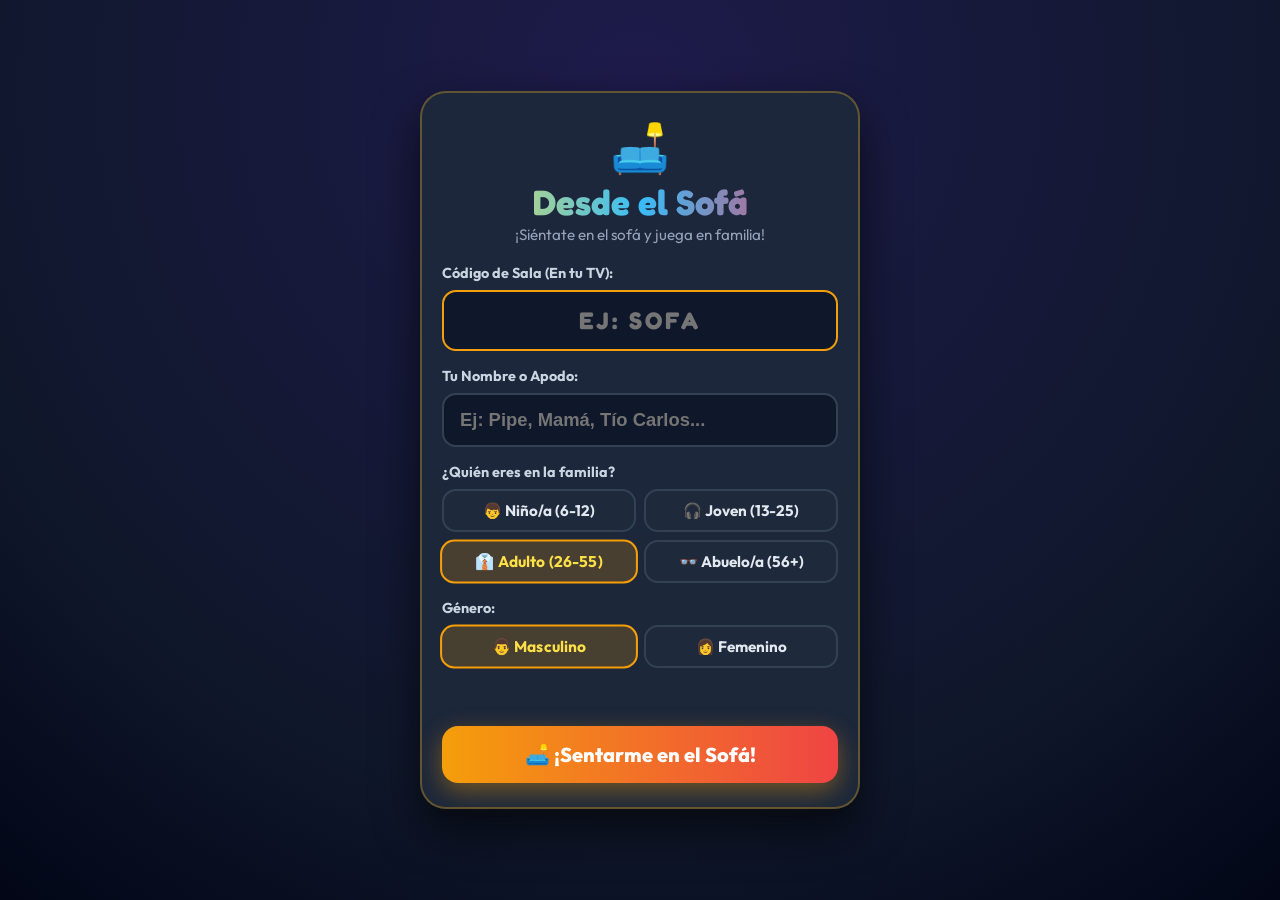
==== index.html @ 2a3c0965 "Initial commit for Desde el Sofa mobile controller" ====
<!DOCTYPE html>
<html lang="es">
<head>
  <meta charset="UTF-8">
  <meta name="viewport" content="width=device-width, initial-scale=1.0, maximum-scale=1.0, user-scalable=no">
  <title>Desde el Sofá - Control Familiar</title>
  <link href="https://fonts.googleapis.com/css2?family=Fredoka:wght@400;600;700&family=Outfit:wght@400;600;800;900&display=swap" rel="stylesheet">
  <link rel="stylesheet" href="play.css">
  <script src="mqttws31.min.js"></script>
</head>
<body class="mobile-body">

  <!-- SCREEN 1: REGISTRO FAMILIAR -->
  <main id="screenJoin" class="mobile-screen active">
    <div class="reg-card">
      <div class="brand-header">
        <div class="brand-sofa-icon">🛋️</div>
        <h1 class="brand-title">Desde el Sofá</h1>
        <p class="brand-subtitle">¡Siéntate en el sofá y juega en familia!</p>
      </div>

      <form id="joinForm">
        <div class="form-group">
          <label class="form-label" for="roomCodeInput">Código de Sala (En tu TV):</label>
          <input type="text" id="roomCodeInput" class="text-input" maxlength="6" placeholder="EJ: SOFA" required autofocus autocomplete="off" autocapitalize="characters">
        </div>

        <div class="form-group">
          <label class="form-label" for="playerNameInput">Tu Nombre o Apodo:</label>
          <input type="text" id="playerNameInput" class="text-input" maxlength="15" placeholder="Ej: Pipe, Mamá, Tío Carlos..." required autocomplete="off">
        </div>

        <!-- Selector de Edad -->
        <div class="form-group">
          <label class="form-label">¿Quién eres en la familia?</label>
          <div class="segmented-grid grid-4" id="agePicker">
            <button type="button" class="seg-btn" data-age="kid">👦 Niño/a (6-12)</button>
            <button type="button" class="seg-btn" data-age="teen">🎧 Joven (13-25)</button>
            <button type="button" class="seg-btn selected" data-age="adult">👔 Adulto (26-55)</button>
            <button type="button" class="seg-btn" data-age="senior">👓 Abuelo/a (56+)</button>
          </div>
        </div>

        <!-- Selector de Género -->
        <div class="form-group">
          <label class="form-label">Género:</label>
          <div class="segmented-grid" id="genderPicker">
            <button type="button" class="seg-btn selected" data-gender="male">👨 Masculino</button>
            <button type="button" class="seg-btn" data-gender="female">👩 Femenino</button>
          </div>
        </div>

        <div id="joinErrorMessage" class="error-banner"></div>

        <button type="submit" id="btnJoin" class="btn-sit-on-sofa">
          🛋️ ¡Sentarme en el Sofá!
        </button>
      </form>
    </div>
  </main>

  <!-- SCREEN 2: ESPERANDO EN EL SOFÁ (LOBBY) -->
  <main id="screenWaiting" class="mobile-screen">
    <div class="status-card">
      <div class="avatar-badge">
        <span id="myCharIcon">👨</span>
        <span id="myDisplayName">Jugador</span>
      </div>
      <div class="status-icon">🛋️</div>
      <h2 class="status-title">¡Ya estás en el Sofá!</h2>
      <p class="status-desc">Mira la pantalla de tu televisor: ¡tu personaje ya está sentado en el sofá esperando a los demás!</p>
    </div>
  </main>

  <!-- SCREEN 3: ESPECTADOR (CUANDO OTRO JUGADOR TIENE EL TURNO) -->
  <main id="screenSpectating" class="mobile-screen">
    <div class="status-card turn-spectating-card">
      <div class="status-icon">👀</div>
      <p style="color:#94a3b8; font-weight:700; text-transform:uppercase; letter-spacing:1px; margin-bottom:6px;">Turno activo de:</p>
      <div class="active-turn-player-name" id="spectatingPlayerName">Tío Carlos</div>
      <p class="status-desc">¡Atento a la pantalla del TV! Ayúdale o mira si acierta su pregunta.</p>
    </div>
  </main>

  <!-- SCREEN 4: PREPÁRATE (ALERT CUANDO ES TU TURNO) -->
  <main id="screenPrepare" class="mobile-screen">
    <div class="status-card" style="border-top: 4px solid #f59e0b; background: rgba(245, 158, 11, 0.15);">
      <div class="status-icon" style="animation: pulse 1s infinite alternate;">⚡</div>
      <h2 class="status-title" style="color: #fde047;">¡PREPÁRATE!</h2>
      <div class="active-turn-player-name" id="preparePlayerName">Pipe</div>
      <p class="status-desc">¡Es tu turno de responder en el sofá! La pregunta aparece en segundos...</p>
    </div>
  </main>

  <!-- SCREEN 5: GAMEPAD (CUANDO ES TU TURNO DE RESPONDER) -->
  <main id="screenGamepad" class="mobile-screen">
    <div class="turn-alert-banner">
      ⚡ ¡ES TU TURNO! RESPONDE ABAJO ⚡
    </div>

    <div class="gamepad-header">
      <div class="mini-score">Mis Puntos: <strong id="myScore">0</strong></div>
      <div class="mini-score" style="color:#f59e0b;" id="myTurnProgress">Pregunta 1 de 2</div>
    </div>

    <div class="gamepad-question" id="mobileQuestionTitle">
      ¿Pregunta?
    </div>

    <div class="mobile-buttons-grid">
      <button class="pad-btn pad-0" data-idx="0">
        <span class="pad-shape">▲</span>
        <span class="pad-text" id="mOptText0">Opción A</span>
      </button>

      <button class="pad-btn pad-1" data-idx="1">
        <span class="pad-shape">◆</span>
        <span class="pad-text" id="mOptText1">Opción B</span>
      </button>

      <button class="pad-btn pad-2" data-idx="2">
        <span class="pad-shape">●</span>
        <span class="pad-text" id="mOptText2">Opción C</span>
      </button>

      <button class="pad-btn pad-3" data-idx="3">
        <span class="pad-shape">■</span>
        <span class="pad-text" id="mOptText3">Opción D</span>
      </button>
    </div>
  </main>

  <!-- SCREEN 6: RESPUESTA ENVIADA -->
  <main id="screenSubmitted" class="mobile-screen">
    <div class="status-card">
      <div class="status-icon">⏳</div>
      <h2 class="status-title">¡Respuesta Enviada!</h2>
      <p class="status-desc">Observa el televisor para ver si acertaste...</p>
    </div>
  </main>

  <!-- SCREEN 7: RESULTADO RÁPIDO (ACIERTO O FALLO) -->
  <main id="screenResult" class="mobile-screen">
    <div class="result-card" id="resultCard">
      <div class="result-icon" id="resultIcon">🎉</div>
      <h2 class="result-title" id="resultTitle">¡Correcto!</h2>
      <p class="result-points" id="resultPoints">+850 pts</p>
      <div style="font-size:1.1rem; color:#e2e8f0; margin-top:8px;">Puntaje Total: <strong id="resultTotalScore" style="color:#fde047; font-size:1.3rem;">0</strong></div>
    </div>
  </main>

  <!-- SCREEN 8: FIN DE LA PARTIDA -->
  <main id="screenGameOver" class="mobile-screen">
    <div class="status-card">
      <div class="status-icon">🏆</div>
      <h2 class="status-title">¡Partida Terminada!</h2>
      <p class="status-desc">¡Mira el podio final en el televisor!</p>
      <div style="margin-top:20px; font-size:1.4rem; color:#fde047; font-weight:800;">
        Puntaje Final: <span id="finalScoreVal">0</span> pts
      </div>
    </div>
  </main>

  <script src="play.js"></script>
</body>
</html>
---- play.css ----
/* ============================================================
   DESDE EL SOFÁ - ESTILOS MÓVIL
   Estética Cálida de Sala Familiar Colombiana
   ============================================================ */

:root {
  --sofa-gold: #f59e0b;
  --sofa-wood: #78350f;
  --bg-dark: #090e1a;
  --card-bg: rgba(30, 41, 59, 0.95);
  --pad-0: #e11d48; /* Opción Roja */
  --pad-1: #0284c7; /* Opción Azul */
  --pad-2: #16a34a; /* Opción Verde */
  --pad-3: #d97706; /* Opción Amarilla */
}

* {
  box-sizing: border-box;
  margin: 0;
  padding: 0;
  touch-action: manipulation;
  -webkit-tap-highlight-color: transparent;
}

body.mobile-body {
  font-family: 'Outfit', sans-serif;
  background: radial-gradient(circle at 50% 10%, #1e1b4b 0%, #0f172a 70%, #020617 100%);
  color: #ffffff;
  min-height: 100vh;
  display: flex;
  flex-direction: column;
  padding: 16px;
  overflow-x: hidden;
}

.mobile-screen {
  display: none;
  flex: 1;
  flex-direction: column;
  justify-content: center;
  align-items: center;
  width: 100%;
}

.mobile-screen.active {
  display: flex;
  animation: fadeIn 0.3s ease-out;
}

@keyframes fadeIn {
  from { opacity: 0; transform: scale(0.96); }
  to { opacity: 1; transform: scale(1); }
}

/* SCREEN 1: REGISTRO FAMILIAR */
.reg-card {
  background: var(--card-bg);
  border: 2px solid rgba(251, 191, 36, 0.3);
  border-radius: 26px;
  padding: 24px 20px;
  width: 100%;
  max-width: 440px;
  box-shadow: 0 20px 45px rgba(0,0,0,0.6);
}

.brand-header {
  text-align: center;
  margin-bottom: 20px;
}

.brand-sofa-icon {
  font-size: 3rem;
  margin-bottom: 6px;
  animation: floatSofa 3s infinite ease-in-out;
}

@keyframes floatSofa {
  0%, 100% { transform: translateY(0); }
  50% { transform: translateY(-8px); }
}

.brand-title {
  font-family: 'Fredoka', cursive;
  font-size: 2.2rem;
  background: linear-gradient(90deg, #fde047, #38bdf8, #f43f5e);
  -webkit-background-clip: text;
  -webkit-text-fill-color: transparent;
  line-height: 1.1;
}

.brand-subtitle {
  color: #94a3b8;
  font-size: 0.95rem;
  margin-top: 4px;
}

.form-group {
  margin-bottom: 16px;
}

.form-label {
  display: block;
  font-weight: 700;
  font-size: 0.9rem;
  color: #cbd5e1;
  margin-bottom: 8px;
}

.text-input {
  width: 100%;
  padding: 14px 16px;
  border-radius: 14px;
  border: 2px solid #334155;
  background: #0f172a;
  color: #ffffff;
  font-size: 1.15rem;
  font-weight: 700;
  outline: none;
  transition: border-color 0.2s;
}

.text-input:focus {
  border-color: #f59e0b;
}

#roomCodeInput {
  text-transform: uppercase;
  letter-spacing: 3px;
  font-family: 'Fredoka', cursive;
  font-size: 1.5rem;
  text-align: center;
  color: #fde047;
}

/* Segmented selector buttons (Age & Gender) */
.segmented-grid {
  display: grid;
  grid-template-columns: repeat(2, 1fr);
  gap: 8px;
}

.grid-4 {
  grid-template-columns: repeat(2, 1fr);
}

.seg-btn {
  background: #1e293b;
  border: 2px solid #334155;
  color: #e2e8f0;
  padding: 10px 8px;
  border-radius: 14px;
  font-family: 'Outfit', sans-serif;
  font-size: 0.95rem;
  font-weight: 700;
  cursor: pointer;
  display: flex;
  align-items: center;
  justify-content: center;
  gap: 6px;
  transition: all 0.2s;
}

.seg-btn.selected {
  border-color: #f59e0b;
  background: rgba(245, 158, 11, 0.2);
  color: #fde047;
  transform: scale(1.02);
}

.btn-sit-on-sofa {
  width: 100%;
  margin-top: 10px;
  padding: 16px;
  background: linear-gradient(90deg, #f59e0b, #ef4444);
  color: #ffffff;
  border: none;
  border-radius: 16px;
  font-family: 'Outfit', sans-serif;
  font-size: 1.25rem;
  font-weight: 800;
  cursor: pointer;
  box-shadow: 0 8px 24px rgba(245, 158, 11, 0.4);
  transition: transform 0.15s;
}

.btn-sit-on-sofa:active {
  transform: scale(0.97);
}

.error-banner {
  color: #f87171;
  font-size: 0.9rem;
  font-weight: 600;
  text-align: center;
  margin-bottom: 12px;
  min-height: 20px;
}

/* SCREEN 2: WAITING / SPECTATING */
.status-card {
  text-align: center;
  padding: 28px 20px;
  max-width: 400px;
  background: var(--card-bg);
  border-radius: 24px;
  border: 1px solid rgba(255, 255, 255, 0.15);
}

.avatar-badge {
  display: inline-flex;
  align-items: center;
  gap: 10px;
  background: rgba(255, 255, 255, 0.1);
  padding: 8px 20px;
  border-radius: 999px;
  margin-bottom: 24px;
  font-size: 1.2rem;
  font-weight: 700;
  color: #fde047;
}

.status-icon {
  font-size: 4rem;
  margin-bottom: 16px;
}

.status-title {
  font-family: 'Fredoka', cursive;
  font-size: 2rem;
  margin-bottom: 8px;
}

.status-desc {
  font-size: 1.15rem;
  color: #94a3b8;
  line-height: 1.5;
}

/* TURN NOTICE BANNER (Cuando es el turno de otro jugador) */
.turn-spectating-card {
  border-top: 4px solid #38bdf8;
}

.active-turn-player-name {
  font-family: 'Fredoka', cursive;
  font-size: 1.8rem;
  color: #38bdf8;
  margin-bottom: 10px;
}

/* SCREEN 3: GAMEPAD (CUANDO ES TU TURNO) */
#mobileGamepadScreen {
  justify-content: space-between;
  padding-bottom: 8px;
}

.turn-alert-banner {
  width: 100%;
  background: linear-gradient(90deg, #f59e0b, #d97706);
  color: #0f172a;
  font-weight: 900;
  font-size: 1.1rem;
  padding: 8px;
  border-radius: 12px;
  text-align: center;
  margin-bottom: 8px;
  animation: pulseTurn 1s infinite alternate;
}

@keyframes pulseTurn {
  from { opacity: 0.9; transform: scale(0.99); }
  to { opacity: 1; transform: scale(1.01); }
}

.gamepad-header {
  width: 100%;
  display: flex;
  justify-content: space-between;
  align-items: center;
  padding: 8px 14px;
  background: rgba(255, 255, 255, 0.08);
  border-radius: 12px;
  margin-bottom: 8px;
}

.mini-score {
  font-size: 1.1rem;
  color: #cbd5e1;
}

.mini-score strong {
  color: #fde047;
}

.gamepad-question {
  width: 100%;
  text-align: center;
  font-weight: 700;
  font-size: 1.15rem;
  color: #f8fafc;
  background: rgba(15, 23, 42, 0.85);
  border: 1px solid rgba(255, 255, 255, 0.15);
  border-radius: 16px;
  padding: 12px 14px;
  margin-bottom: 10px;
  line-height: 1.35;
}

.mobile-buttons-grid {
  width: 100%;
  flex: 1;
  display: grid;
  grid-template-columns: 1fr 1fr;
  grid-template-rows: 1fr 1fr;
  gap: 12px;
  min-height: 52vh;
}

.pad-btn {
  border: none;
  border-radius: 20px;
  display: flex;
  flex-direction: column;
  align-items: center;
  justify-content: center;
  gap: 8px;
  color: #ffffff;
  cursor: pointer;
  box-shadow: 0 8px 20px rgba(0,0,0,0.4);
  transition: transform 0.1s, filter 0.1s;
  padding: 12px;
}

.pad-btn:active {
  transform: scale(0.93);
  filter: brightness(1.25);
}

.pad-0 { background: var(--pad-0); }
.pad-1 { background: var(--pad-1); }
.pad-2 { background: var(--pad-2); }
.pad-3 { background: var(--pad-3); }

.pad-shape {
  font-size: 2.8rem;
  font-weight: 900;
  line-height: 1;
}

.pad-text {
  font-family: 'Outfit', sans-serif;
  font-size: 1.1rem;
  font-weight: 800;
  text-align: center;
}

/* SCREEN 5: RESULTADO RÁPIDO */
.result-card {
  text-align: center;
  padding: 32px 24px;
  border-radius: 28px;
  width: 100%;
  max-width: 400px;
  box-shadow: 0 20px 40px rgba(0,0,0,0.5);
  border: 2px solid rgba(255, 255, 255, 0.2);
}

.result-card.correct {
  background: linear-gradient(135deg, #15803d, #16a34a);
}

.result-card.wrong {
  background: linear-gradient(135deg, #991b1b, #dc2626);
}

.result-icon { font-size: 4rem; margin-bottom: 8px; }
.result-title { font-family: 'Fredoka', cursive; font-size: 2.4rem; margin-bottom: 6px; }
.result-points { font-family: 'Fredoka', cursive; font-size: 2rem; color: #fde047; }
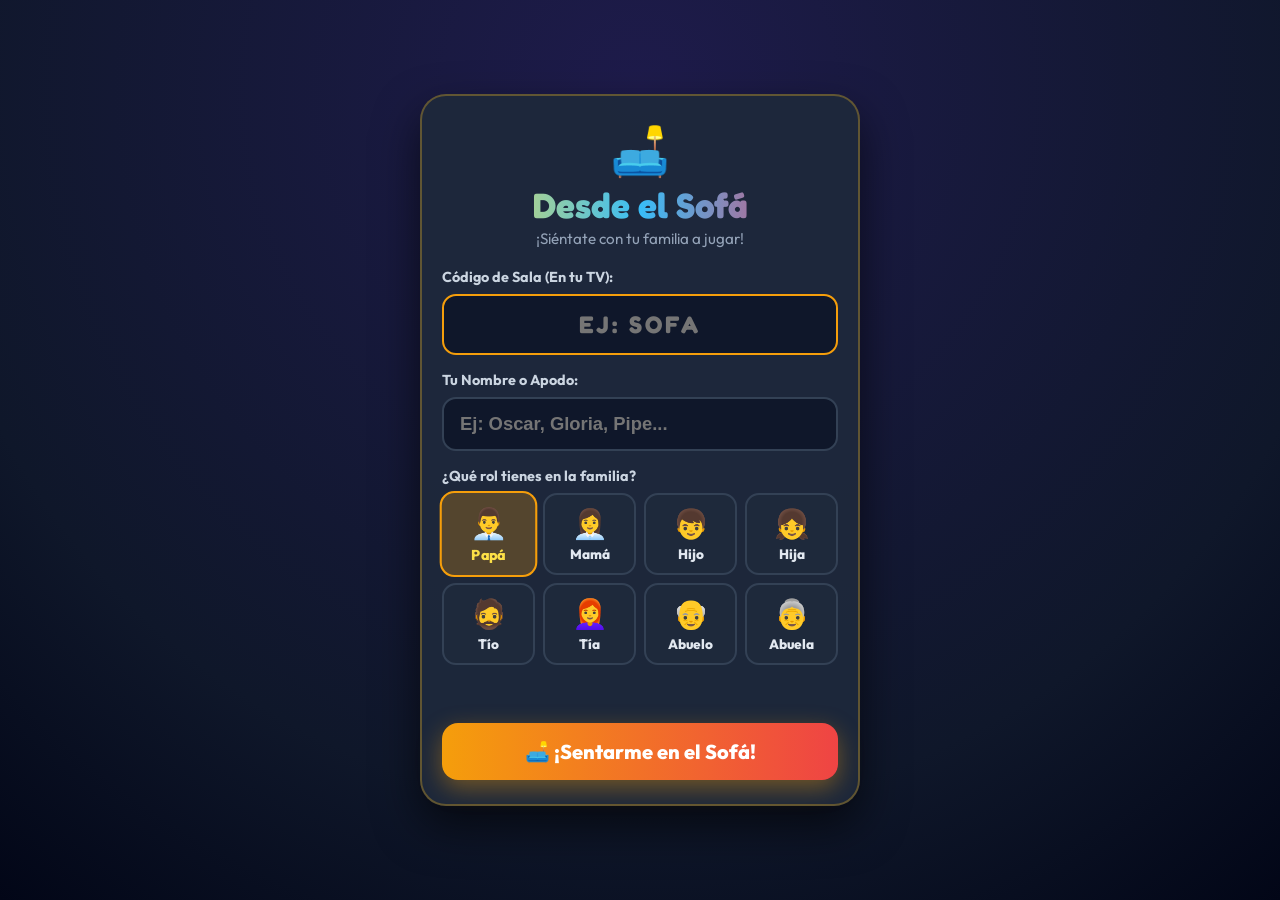
==== commit 92ca7e34: "Add family role selection and sync with TV" ====
--- a/index.html
+++ b/index.html
@@ -7,16 +7,48 @@
   <link href="https://fonts.googleapis.com/css2?family=Fredoka:wght@400;600;700&family=Outfit:wght@400;600;800;900&display=swap" rel="stylesheet">
   <link rel="stylesheet" href="play.css">
   <script src="mqttws31.min.js"></script>
+  <style>
+    .roles-grid {
+      display: grid;
+      grid-template-columns: repeat(4, 1fr);
+      gap: 8px;
+    }
+    .role-btn {
+      background: #1e293b;
+      border: 2px solid #334155;
+      color: #e2e8f0;
+      padding: 10px 4px;
+      border-radius: 14px;
+      font-family: 'Outfit', sans-serif;
+      font-size: 0.85rem;
+      font-weight: 800;
+      cursor: pointer;
+      display: flex;
+      flex-direction: column;
+      align-items: center;
+      gap: 4px;
+      transition: all 0.2s;
+    }
+    .role-btn-icon {
+      font-size: 1.8rem;
+    }
+    .role-btn.selected {
+      border-color: #f59e0b;
+      background: rgba(245, 158, 11, 0.25);
+      color: #fde047;
+      transform: scale(1.05);
+    }
+  </style>
 </head>
 <body class="mobile-body">
 
-  <!-- SCREEN 1: REGISTRO FAMILIAR -->
+  <!-- SCREEN 1: REGISTRO FAMILIAR POR ROLES -->
   <main id="screenJoin" class="mobile-screen active">
     <div class="reg-card">
       <div class="brand-header">
         <div class="brand-sofa-icon">🛋️</div>
         <h1 class="brand-title">Desde el Sofá</h1>
-        <p class="brand-subtitle">¡Siéntate en el sofá y juega en familia!</p>
+        <p class="brand-subtitle">¡Siéntate con tu familia a jugar!</p>
       </div>
 
       <form id="joinForm">
@@ -27,26 +59,45 @@
 
         <div class="form-group">
           <label class="form-label" for="playerNameInput">Tu Nombre o Apodo:</label>
-          <input type="text" id="playerNameInput" class="text-input" maxlength="15" placeholder="Ej: Pipe, Mamá, Tío Carlos..." required autocomplete="off">
+          <input type="text" id="playerNameInput" class="text-input" maxlength="15" placeholder="Ej: Oscar, Gloria, Pipe..." required autocomplete="off">
         </div>
 
-        <!-- Selector de Edad -->
+        <!-- Selector de Roles Familiares -->
         <div class="form-group">
-          <label class="form-label">¿Quién eres en la familia?</label>
-          <div class="segmented-grid grid-4" id="agePicker">
-            <button type="button" class="seg-btn" data-age="kid">👦 Niño/a (6-12)</button>
-            <button type="button" class="seg-btn" data-age="teen">🎧 Joven (13-25)</button>
-            <button type="button" class="seg-btn selected" data-age="adult">👔 Adulto (26-55)</button>
-            <button type="button" class="seg-btn" data-age="senior">👓 Abuelo/a (56+)</button>
-          </div>
-        </div>
-
-        <!-- Selector de Género -->
-        <div class="form-group">
-          <label class="form-label">Género:</label>
-          <div class="segmented-grid" id="genderPicker">
-            <button type="button" class="seg-btn selected" data-gender="male">👨 Masculino</button>
-            <button type="button" class="seg-btn" data-gender="female">👩 Femenino</button>
+          <label class="form-label">¿Qué rol tienes en la familia?</label>
+          <div class="roles-grid" id="rolesPicker">
+            <button type="button" class="role-btn selected" data-role="papa" data-title="Papá" data-icon="👨‍💼">
+              <span class="role-btn-icon">👨‍💼</span>
+              <span>Papá</span>
+            </button>
+            <button type="button" class="role-btn" data-role="mama" data-title="Mamá" data-icon="👩‍💼">
+              <span class="role-btn-icon">👩‍💼</span>
+              <span>Mamá</span>
+            </button>
+            <button type="button" class="role-btn" data-role="hijo" data-title="Hijo" data-icon="👦">
+              <span class="role-btn-icon">👦</span>
+              <span>Hijo</span>
+            </button>
+            <button type="button" class="role-btn" data-role="hija" data-title="Hija" data-icon="👧">
+              <span class="role-btn-icon">👧</span>
+              <span>Hija</span>
+            </button>
+            <button type="button" class="role-btn" data-role="tio" data-title="Tío" data-icon="🧔">
+              <span class="role-btn-icon">🧔</span>
+              <span>Tío</span>
+            </button>
+            <button type="button" class="role-btn" data-role="tia" data-title="Tía" data-icon="👩‍🦰">
+              <span class="role-btn-icon">👩‍🦰</span>
+              <span>Tía</span>
+            </button>
+            <button type="button" class="role-btn" data-role="abuelo" data-title="Abuelo" data-icon="👴">
+              <span class="role-btn-icon">👴</span>
+              <span>Abuelo</span>
+            </button>
+            <button type="button" class="role-btn" data-role="abuela" data-title="Abuela" data-icon="👵">
+              <span class="role-btn-icon">👵</span>
+              <span>Abuela</span>
+            </button>
           </div>
         </div>
 
@@ -63,22 +114,22 @@
   <main id="screenWaiting" class="mobile-screen">
     <div class="status-card">
       <div class="avatar-badge">
-        <span id="myCharIcon">👨</span>
-        <span id="myDisplayName">Jugador</span>
+        <span id="myRoleIcon">👨‍💼</span>
+        <span id="myDisplayName">Papá: Oscar</span>
       </div>
       <div class="status-icon">🛋️</div>
       <h2 class="status-title">¡Ya estás en el Sofá!</h2>
-      <p class="status-desc">Mira la pantalla de tu televisor: ¡tu personaje ya está sentado en el sofá esperando a los demás!</p>
-    </div>
-  </main>
-
-  <!-- SCREEN 3: ESPECTADOR (CUANDO OTRO JUGADOR TIENE EL TURNO) -->
+      <p class="status-desc">Mira tu televisor: ¡tu personaje familiar ya está sentado en el sofá con los demás!</p>
+    </div>
+  </main>
+
+  <!-- SCREEN 3: ESPECTADOR (TURNO DE OTRO FAMILIAR) -->
   <main id="screenSpectating" class="mobile-screen">
     <div class="status-card turn-spectating-card">
       <div class="status-icon">👀</div>
       <p style="color:#94a3b8; font-weight:700; text-transform:uppercase; letter-spacing:1px; margin-bottom:6px;">Turno activo de:</p>
-      <div class="active-turn-player-name" id="spectatingPlayerName">Tío Carlos</div>
-      <p class="status-desc">¡Atento a la pantalla del TV! Ayúdale o mira si acierta su pregunta.</p>
+      <div class="active-turn-player-name" id="spectatingPlayerName">Mamá: Gloria</div>
+      <p class="status-desc">¡Atento a la pantalla del TV! Mira cómo responde desde el sofá.</p>
     </div>
   </main>
 
@@ -87,7 +138,7 @@
     <div class="status-card" style="border-top: 4px solid #f59e0b; background: rgba(245, 158, 11, 0.15);">
       <div class="status-icon" style="animation: pulse 1s infinite alternate;">⚡</div>
       <h2 class="status-title" style="color: #fde047;">¡PREPÁRATE!</h2>
-      <div class="active-turn-player-name" id="preparePlayerName">Pipe</div>
+      <div class="active-turn-player-name" id="preparePlayerName">Papá: Oscar</div>
       <p class="status-desc">¡Es tu turno de responder en el sofá! La pregunta aparece en segundos...</p>
     </div>
   </main>
@@ -139,7 +190,7 @@
     </div>
   </main>
 
-  <!-- SCREEN 7: RESULTADO RÁPIDO (ACIERTO O FALLO) -->
+  <!-- SCREEN 7: RESULTADO RÁPIDO -->
   <main id="screenResult" class="mobile-screen">
     <div class="result-card" id="resultCard">
       <div class="result-icon" id="resultIcon">🎉</div>
@@ -154,7 +205,7 @@
     <div class="status-card">
       <div class="status-icon">🏆</div>
       <h2 class="status-title">¡Partida Terminada!</h2>
-      <p class="status-desc">¡Mira el podio final en el televisor!</p>
+      <p class="status-desc">¡Mira el podio final y el ranking histórico en la TV!</p>
       <div style="margin-top:20px; font-size:1.4rem; color:#fde047; font-weight:800;">
         Puntaje Final: <span id="finalScoreVal">0</span> pts
       </div>
